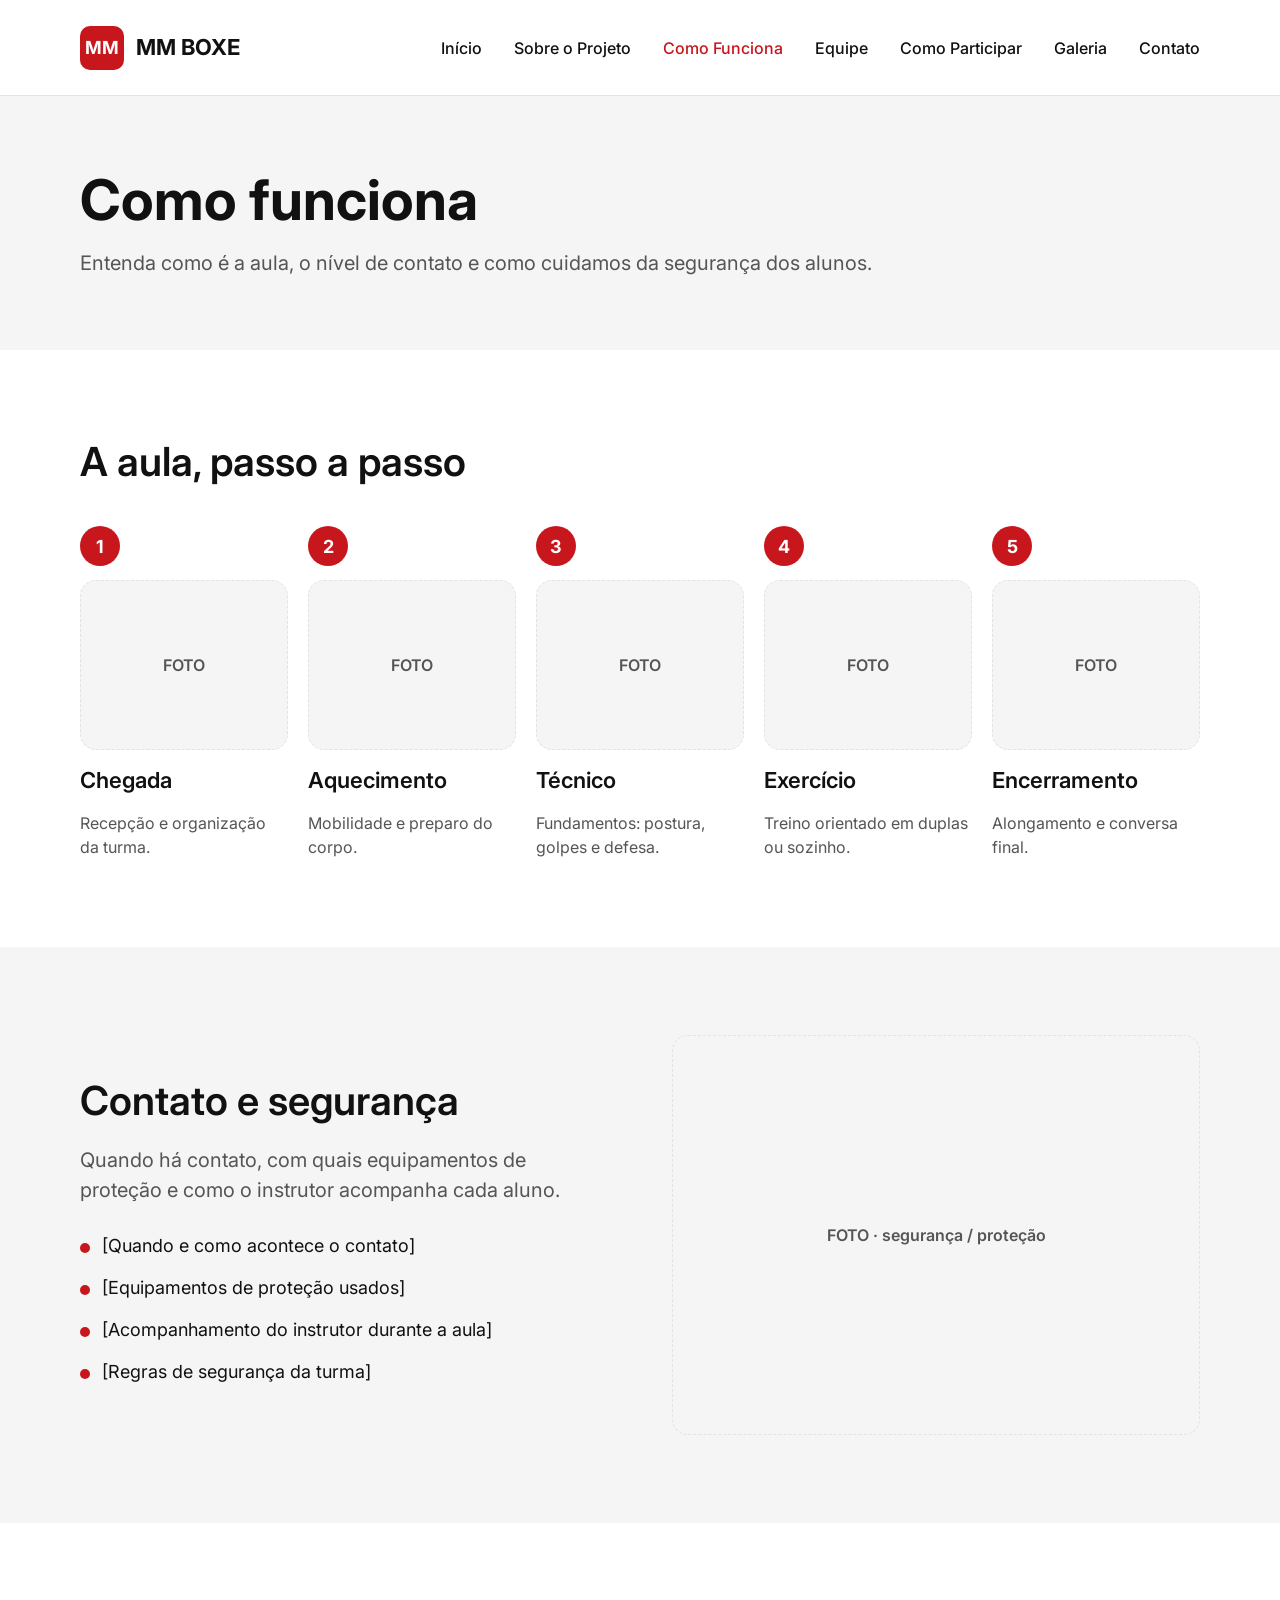
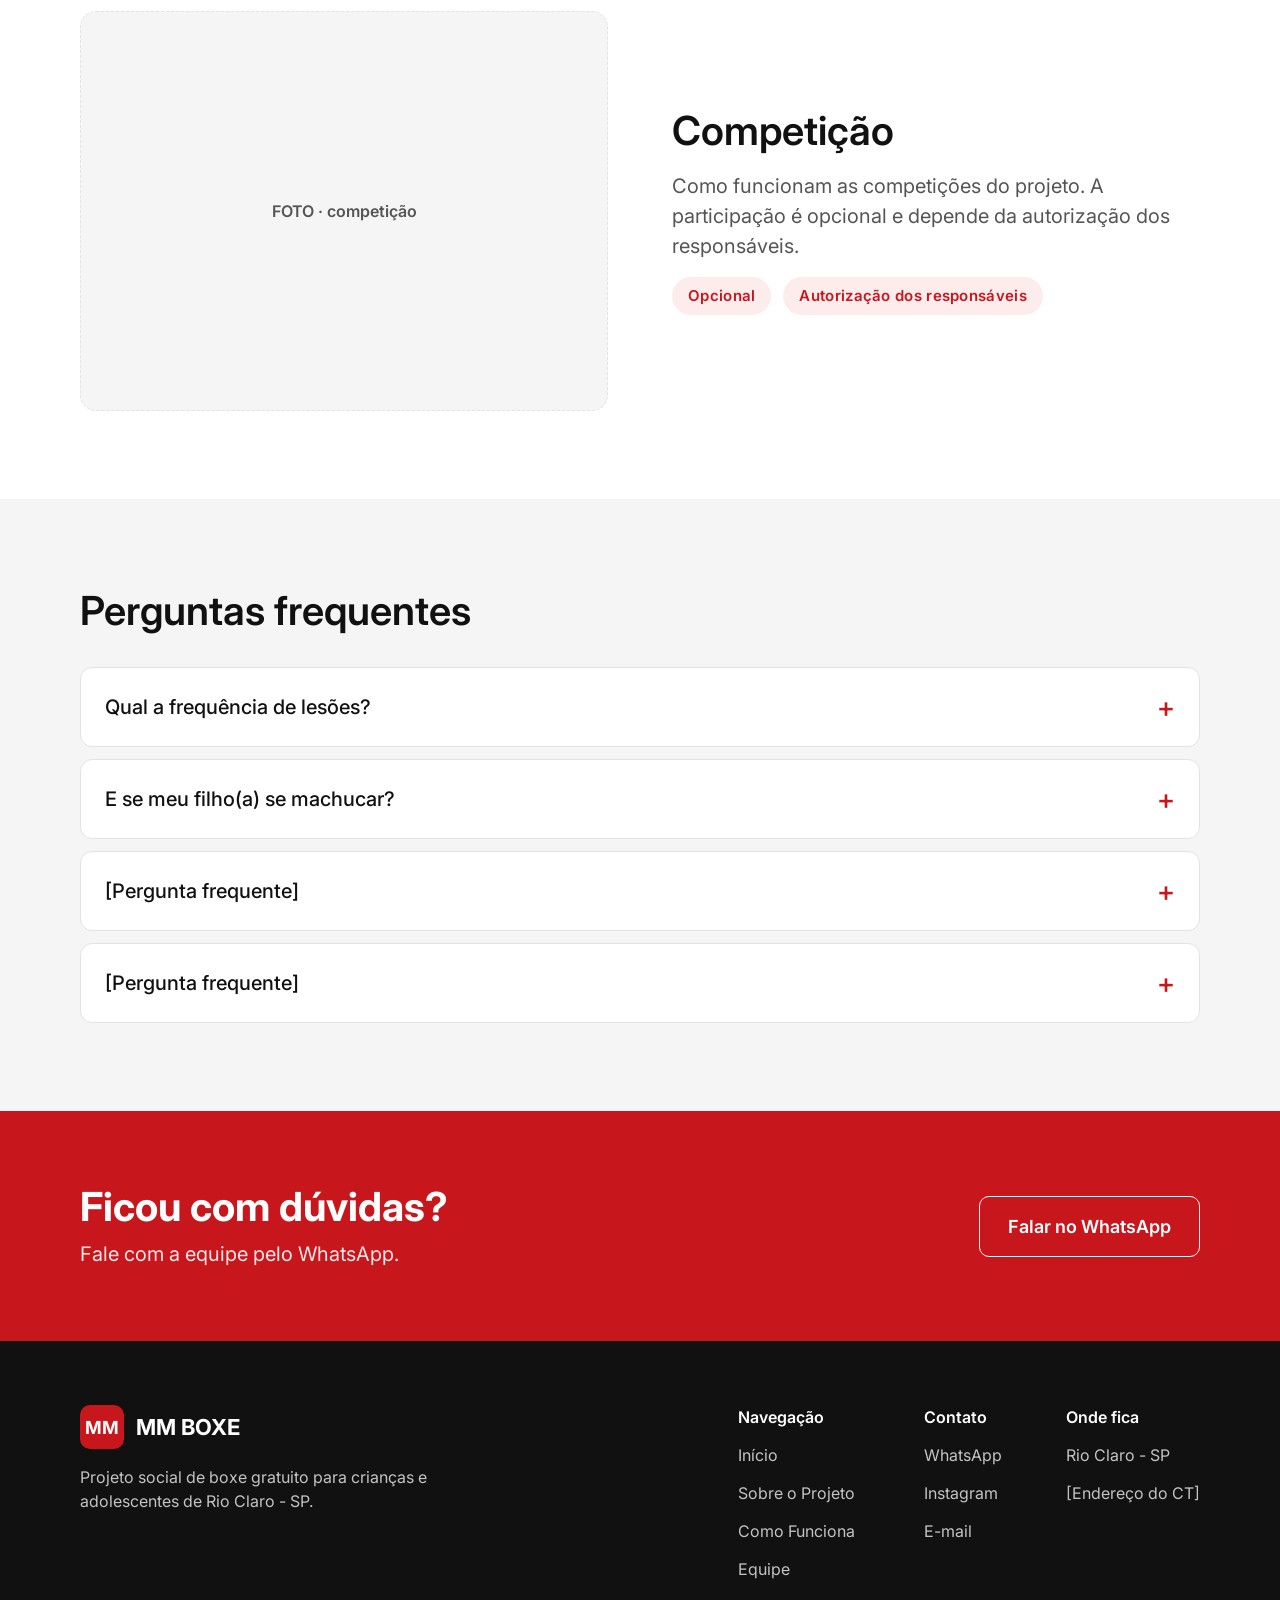
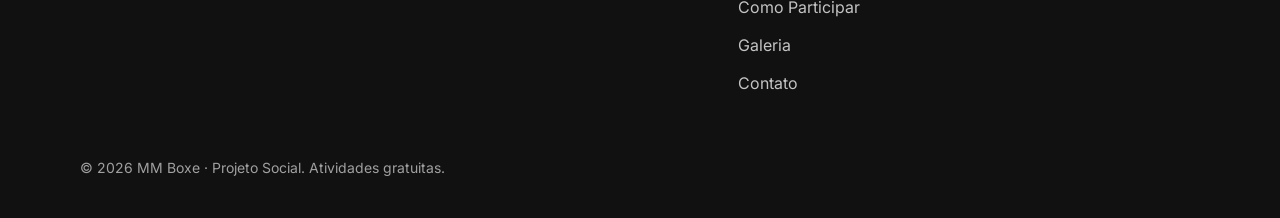
==== como-funciona.html @ bec78782 "figma mcp" ====
<!DOCTYPE html>
<html lang="pt-BR">
<head>
  <meta charset="UTF-8">
  <meta name="viewport" content="width=device-width, initial-scale=1">
  <title>Como Funciona · MM Boxe</title>
  <meta name="description" content="Como é a aula, o nível de contato e como cuidamos da segurança dos alunos.">
  <link rel="preconnect" href="https://fonts.googleapis.com">
  <link rel="preconnect" href="https://fonts.gstatic.com" crossorigin>
  <link href="https://fonts.googleapis.com/css2?family=Inter:wght@400;500;600;700&display=swap" rel="stylesheet">
  <link rel="stylesheet" href="styles.css">
</head>
<body>

  <header class="navbar">
    <a class="logo" href="index.html"><span class="logo__mark">MM</span> MM BOXE</a>
    <nav class="menu" aria-label="Principal">
      <a href="index.html">Início</a>
      <a href="sobre.html">Sobre o Projeto</a>
      <a href="como-funciona.html" aria-current="page">Como Funciona</a>
      <a href="equipe.html">Equipe</a>
      <a href="como-participar.html">Como Participar</a>
      <a href="galeria.html">Galeria</a>
      <a href="contato.html">Contato</a>
    </nav>
  </header>

  <main>
    <!-- Design base desta página: Caderno -->
    <section class="page-head">
      <div class="container">
        <h1 class="title-xl">Como funciona</h1>
        <p class="lead">Entenda como é a aula, o nível de contato e como cuidamos da segurança dos alunos.</p>
      </div>
    </section>

    <section class="section">
      <div class="container stack" style="--gap:40px">
        <h2 class="title-lg">A aula, passo a passo</h2>
        <div class="grid-5">
          <article class="step"><span class="num">1</span><div class="photo photo--thumb">FOTO</div><h3>Chegada</h3><p>Recepção e organização da turma.</p></article>
          <article class="step"><span class="num">2</span><div class="photo photo--thumb">FOTO</div><h3>Aquecimento</h3><p>Mobilidade e preparo do corpo.</p></article>
          <article class="step"><span class="num">3</span><div class="photo photo--thumb">FOTO</div><h3>Técnico</h3><p>Fundamentos: postura, golpes e defesa.</p></article>
          <article class="step"><span class="num">4</span><div class="photo photo--thumb">FOTO</div><h3>Exercício</h3><p>Treino orientado em duplas ou sozinho.</p></article>
          <article class="step"><span class="num">5</span><div class="photo photo--thumb">FOTO</div><h3>Encerramento</h3><p>Alongamento e conversa final.</p></article>
        </div>
      </div>
    </section>

    <section class="section section--surface">
      <div class="container grid-2 row--center" style="gap:64px">
        <div class="stack" style="--gap:20px">
          <h2 class="title-lg">Contato e segurança</h2>
          <p class="lead">Quando há contato, com quais equipamentos de proteção e como o instrutor acompanha cada aluno.</p>
          <ul class="bullets">
            <li>[Quando e como acontece o contato]</li>
            <li>[Equipamentos de proteção usados]</li>
            <li>[Acompanhamento do instrutor durante a aula]</li>
            <li>[Regras de segurança da turma]</li>
          </ul>
        </div>
        <div class="photo photo--wide">FOTO · segurança / proteção</div>
      </div>
    </section>

    <section class="section">
      <div class="container grid-2 row--center" style="gap:64px">
        <div class="photo photo--wide">FOTO · competição</div>
        <div class="stack" style="--gap:16px">
          <h2 class="title-lg">Competição</h2>
          <p class="lead">Como funcionam as competições do projeto. A participação é opcional e depende da autorização dos responsáveis.</p>
          <div class="chips"><span class="badge">Opcional</span><span class="badge">Autorização dos responsáveis</span></div>
        </div>
      </div>
    </section>

    <section class="section section--surface">
      <div class="container stack" style="--gap:32px">
        <h2 class="title-lg">Perguntas frequentes</h2>
        <div class="faq">
          <details><summary>Qual a frequência de lesões?</summary><p>[Resposta]</p></details>
          <details><summary>E se meu filho(a) se machucar?</summary><p>[Resposta]</p></details>
          <details><summary>[Pergunta frequente]</summary><p>[Resposta]</p></details>
          <details><summary>[Pergunta frequente]</summary><p>[Resposta]</p></details>
        </div>
      </div>
    </section>

    <section class="cta">
      <div>
        <h2>Ficou com dúvidas?</h2>
        <p>Fale com a equipe pelo WhatsApp.</p>
      </div>
      <a class="btn btn--on-brand" href="contato.html">Falar no WhatsApp</a>
    </section>
  </main>

  <footer class="footer">
    <div class="footer__top">
      <div class="footer__brand">
        <a class="logo" href="index.html"><span class="logo__mark">MM</span> MM BOXE</a>
        <p>Projeto social de boxe gratuito para crianças e adolescentes de Rio Claro - SP.</p>
      </div>
      <div class="footer__cols">
        <div>
          <h4>Navegação</h4>
          <ul>
            <li><a href="index.html">Início</a></li>
            <li><a href="sobre.html">Sobre o Projeto</a></li>
            <li><a href="como-funciona.html">Como Funciona</a></li>
            <li><a href="equipe.html">Equipe</a></li>
            <li><a href="como-participar.html">Como Participar</a></li>
            <li><a href="galeria.html">Galeria</a></li>
            <li><a href="contato.html">Contato</a></li>
          </ul>
        </div>
        <div>
          <h4>Contato</h4>
          <ul><li>WhatsApp</li><li>Instagram</li><li>E-mail</li></ul>
        </div>
        <div>
          <h4>Onde fica</h4>
          <ul><li>Rio Claro - SP</li><li>[Endereço do CT]</li></ul>
        </div>
      </div>
    </div>
    <p class="footer__bottom">© 2026 MM Boxe · Projeto Social. Atividades gratuitas.</p>
  </footer>

</body>
</html>
---- styles.css ----
/* MM Boxe - Projeto Social
   Estilos compartilhados por todas as páginas. */

:root {
  --ink: #111111;
  --ink-muted: #555555;
  --brand: #c8161d;
  --brand-soft: #fdecec;
  --surface: #f5f5f5;
  --border: #e3e3e3;
  --white: #ffffff;
  --radius: 16px;
  --radius-sm: 10px;
  --gutter: 80px;
}

*,
*::before,
*::after {
  box-sizing: border-box;
}

body {
  margin: 0;
  font-family: "Inter", system-ui, -apple-system, "Segoe UI", Roboto, sans-serif;
  color: var(--ink);
  background: var(--white);
  line-height: 1.5;
}

h1, h2, h3, p, ul { margin: 0; }
ul { padding: 0; list-style: none; }
a { color: inherit; text-decoration: none; }
img { max-width: 100%; display: block; }

/* ---------- Estrutura ---------- */

.section {
  padding: 88px var(--gutter);
}
.section--surface { background: var(--surface); }
.section--tight-top { padding-top: 0; }
.container { max-width: 1280px; margin: 0 auto; }
.stack { display: flex; flex-direction: column; }
.stack > * + * { margin-top: var(--gap, 16px); }
.row { display: flex; gap: var(--gap, 24px); }
.row--center { align-items: center; }
.grid-3 { display: grid; grid-template-columns: repeat(3, 1fr); gap: 24px; }
.grid-4 { display: grid; grid-template-columns: repeat(4, 1fr); gap: 20px; }
.grid-5 { display: grid; grid-template-columns: repeat(5, 1fr); gap: 20px; }
.grid-2 { display: grid; grid-template-columns: 1fr 1fr; gap: 48px; }

/* ---------- Tipografia ---------- */

.title-xl { font-size: 56px; font-weight: 700; line-height: 64px; }
.title-hero { font-size: 60px; font-weight: 700; line-height: 68px; }
.title-lg { font-size: 40px; font-weight: 600; line-height: 48px; }
.title-md { font-size: 28px; font-weight: 600; line-height: 36px; }
.title-sm { font-size: 24px; font-weight: 600; line-height: 30px; }
.lead { font-size: 20px; line-height: 30px; color: var(--ink-muted); }
.muted { color: var(--ink-muted); }
.brand { color: var(--brand); }

/* ---------- Navbar ---------- */

.navbar {
  display: flex;
  align-items: center;
  justify-content: space-between;
  gap: 24px;
  padding: 0 var(--gutter);
  min-height: 96px;
  background: var(--white);
  border-bottom: 1px solid var(--border);
}

.logo { display: flex; align-items: center; gap: 12px; font-size: 22px; font-weight: 700; }
.logo__mark {
  width: 44px;
  height: 44px;
  display: grid;
  place-items: center;
  background: var(--brand);
  color: var(--white);
  border-radius: var(--radius-sm);
  font-size: 18px;
  font-weight: 700;
}

.menu { display: flex; flex-wrap: wrap; gap: 8px 32px; font-size: 16px; font-weight: 500; }
.menu a:hover { color: var(--brand); }
.menu a[aria-current="page"] { color: var(--brand); }

/* ---------- Botões ---------- */

.btn {
  display: inline-flex;
  align-items: center;
  justify-content: center;
  padding: 16px 28px;
  border-radius: var(--radius-sm);
  border: 1.5px solid transparent;
  font: inherit;
  font-size: 18px;
  font-weight: 600;
  cursor: pointer;
  transition: opacity 0.15s ease;
}
.btn:hover { opacity: 0.88; }
.btn--primary { background: var(--brand); color: var(--white); }
.btn--secondary { background: transparent; color: var(--ink); border-color: var(--ink); }
.btn--on-brand { background: transparent; color: var(--white); border-color: var(--white); }
.btn-group { display: flex; flex-wrap: wrap; gap: 16px; }

/* ---------- Placeholders de foto ---------- */

.photo {
  display: grid;
  place-items: center;
  background: var(--surface);
  border: 1.5px dashed var(--border);
  border-radius: var(--radius);
  color: var(--ink-muted);
  font-size: 16px;
  font-weight: 600;
  text-align: center;
  padding: 16px;
}
.photo--hero { min-height: 480px; }
.photo--wide { min-height: 400px; }
.photo--card { min-height: 320px; }
.photo--thumb { min-height: 170px; }
.photo--gallery { min-height: 300px; }
.photo--square { min-height: 260px; }

/* ---------- Componentes ---------- */

.page-head { background: var(--surface); padding: 72px var(--gutter); }
.page-head .lead { margin-top: 16px; }

.badge {
  display: inline-block;
  padding: 6px 14px;
  background: var(--brand-soft);
  color: var(--brand);
  border-radius: 100px;
  font-size: 13px;
  font-weight: 600;
  letter-spacing: 0.02em;
}
.badge--solid {
  background: var(--brand);
  color: var(--white);
  padding: 14px 20px;
  border-radius: 12px;
  font-size: 18px;
  font-weight: 700;
}

.card {
  background: var(--white);
  border: 1px solid var(--border);
  border-radius: var(--radius);
  padding: 32px;
}
.card--surface { background: var(--surface); border: 0; padding: 24px; }
.card h3 { font-size: 24px; font-weight: 600; line-height: 30px; }
.card p { margin-top: 12px; color: var(--ink-muted); font-size: 17px; line-height: 26px; }
.card .more { display: inline-block; margin-top: 12px; color: var(--brand); font-weight: 600; }

.info-card { background: var(--surface); border-radius: var(--radius); padding: 24px; }
.info-card small { display: block; color: var(--brand); font-size: 13px; font-weight: 600; letter-spacing: 0.04em; }
.info-card strong { display: block; margin-top: 8px; font-size: 22px; font-weight: 600; line-height: 28px; }
.info-card span { display: block; margin-top: 8px; color: var(--ink-muted); }

.video {
  display: flex;
  flex-direction: column;
  align-items: center;
  justify-content: center;
  gap: 16px;
  min-height: 520px;
  background: var(--surface);
  border-radius: var(--radius);
  color: var(--ink-muted);
  font-weight: 600;
}
.video__play {
  width: 96px;
  height: 96px;
  display: grid;
  place-items: center;
  background: var(--brand);
  border-radius: 50%;
  border: 0;
  cursor: pointer;
}
.video__play::before {
  content: "";
  margin-left: 6px;
  border-style: solid;
  border-width: 16px 0 16px 28px;
  border-color: transparent transparent transparent var(--white);
}

.person h3 { margin-top: 16px; font-size: 24px; font-weight: 600; }
.person p { margin-top: 8px; color: var(--ink-muted); }

.quote { display: flex; flex-direction: column; justify-content: space-between; gap: 24px; }
.quote blockquote { margin: 0; font-size: 20px; font-weight: 500; line-height: 30px; }
.author { display: flex; align-items: center; gap: 12px; }
.author__avatar { width: 44px; height: 44px; border-radius: 50%; background: var(--border); }
.author strong { display: block; font-size: 16px; }
.author span { display: block; font-size: 14px; color: var(--ink-muted); }

.cta {
  display: flex;
  align-items: center;
  justify-content: space-between;
  gap: 32px;
  padding: 72px var(--gutter);
  background: var(--brand);
  color: var(--white);
}
.cta h2 { font-size: 40px; font-weight: 700; line-height: 48px; }
.cta p { margin-top: 8px; font-size: 20px; opacity: 0.9; }

.bullets li {
  position: relative;
  padding: 7px 0 7px 22px;
  font-size: 18px;
  line-height: 28px;
}
.bullets li::before {
  content: "";
  position: absolute;
  left: 0;
  top: 18px;
  width: 10px;
  height: 10px;
  border-radius: 50%;
  background: var(--brand);
}

.notice {
  background: var(--brand-soft);
  border-radius: var(--radius);
  padding: 40px;
}
.notice h2 { font-size: 28px; font-weight: 600; color: var(--brand); }
.notice p { margin-top: 12px; font-size: 20px; line-height: 30px; }

.chips { display: flex; flex-wrap: wrap; gap: 12px; }
.chips .badge { font-size: 15px; padding: 8px 16px; }

.step { display: flex; flex-direction: column; gap: 14px; }
.step h3 { font-size: 22px; font-weight: 600; }
.step p { color: var(--ink-muted); font-size: 16px; line-height: 24px; }
.num {
  width: 40px;
  height: 40px;
  flex: none;
  display: grid;
  place-items: center;
  border-radius: 50%;
  background: var(--brand);
  color: var(--white);
  font-size: 18px;
  font-weight: 700;
}

.faq details {
  background: var(--white);
  border: 1px solid var(--border);
  border-radius: 12px;
  padding: 24px;
}
.faq details + details { margin-top: 12px; }
.faq summary {
  display: flex;
  align-items: center;
  justify-content: space-between;
  font-size: 20px;
  font-weight: 500;
  cursor: pointer;
  list-style: none;
}
.faq summary::-webkit-details-marker { display: none; }
.faq summary::after { content: "+"; color: var(--brand); font-size: 28px; line-height: 1; }
.faq details[open] summary::after { content: "–"; }
.faq details p { margin-top: 12px; color: var(--ink-muted); }

.team-row {
  display: grid;
  grid-template-columns: 260px 1fr;
  align-items: center;
  gap: 40px;
  padding: 24px;
  background: var(--white);
  border: 1px solid var(--border);
  border-radius: var(--radius);
}
.team-row + .team-row { margin-top: 24px; }
.team-row h2 { font-size: 28px; font-weight: 600; }
.team-row .role { margin-top: 10px; color: var(--brand); font-size: 18px; font-weight: 600; }
.team-row .label { margin-top: 10px; font-size: 14px; font-weight: 600; color: var(--ink-muted); }
.team-row ul { margin-top: 4px; font-size: 17px; }
.team-row .btn { margin-top: 16px; }

.steps-list li {
  display: flex;
  align-items: center;
  gap: 16px;
  padding: 20px;
  background: var(--surface);
  border-radius: 12px;
  font-size: 20px;
  font-weight: 500;
  line-height: 28px;
}
.steps-list li + li { margin-top: 16px; }

.schedule { display: grid; gap: 8px; }

.form-card {
  display: grid;
  gap: 24px;
  padding: 40px;
  background: var(--white);
  border: 1px solid var(--border);
  border-radius: var(--radius);
}
.form-row { display: grid; grid-template-columns: 1fr 1fr; gap: 24px; }
.field { display: grid; gap: 8px; }
.field label { font-size: 16px; font-weight: 500; }
.field input {
  padding: 14px 16px;
  background: var(--surface);
  border: 1px solid var(--border);
  border-radius: var(--radius-sm);
  font: inherit;
}
.field input:focus { outline: 2px solid var(--brand); outline-offset: 1px; }

.contact-list { display: grid; gap: 24px; }
.contact-list small { display: block; font-size: 14px; font-weight: 600; color: var(--ink-muted); }
.contact-list span { display: block; margin-top: 4px; font-size: 20px; font-weight: 500; }

.gallery { display: grid; grid-template-columns: repeat(3, 1fr); gap: 24px; }

/* ---------- Rodapé ---------- */

.footer { background: var(--ink); color: var(--white); padding: 64px var(--gutter) 40px; }
.footer__top { display: flex; justify-content: space-between; gap: 48px; }
.footer__brand { max-width: 420px; }
.footer__brand p { margin-top: 16px; opacity: 0.75; }
.footer__cols { display: flex; gap: 64px; }
.footer h4 { margin: 0 0 14px; font-size: 16px; font-weight: 600; }
.footer li { margin-bottom: 14px; opacity: 0.75; }
.footer li a:hover { opacity: 1; text-decoration: underline; }
.footer__bottom { margin-top: 48px; font-size: 14px; opacity: 0.6; }

/* ---------- Responsivo ---------- */

@media (max-width: 1100px) {
  :root { --gutter: 40px; }
  .title-xl { font-size: 44px; line-height: 52px; }
  .title-hero { font-size: 48px; line-height: 56px; }
  .grid-5 { grid-template-columns: repeat(3, 1fr); }
  .grid-4 { grid-template-columns: repeat(2, 1fr); }
}

@media (max-width: 800px) {
  :root { --gutter: 20px; }
  .section { padding-top: 56px; padding-bottom: 56px; }
  .navbar { flex-direction: column; align-items: flex-start; padding-top: 20px; padding-bottom: 20px; }
  .menu { gap: 8px 20px; font-size: 15px; }
  .row, .cta, .footer__top, .footer__cols { flex-direction: column; }
  .grid-2, .grid-3, .grid-4, .grid-5, .gallery, .form-row, .team-row { grid-template-columns: 1fr; }
  .cta { align-items: flex-start; }
  .title-xl, .title-hero { font-size: 36px; line-height: 44px; }
  .title-lg, .cta h2 { font-size: 30px; line-height: 38px; }
  .photo--hero, .photo--wide, .video { min-height: 260px; }
  .footer__cols { gap: 32px; }
}
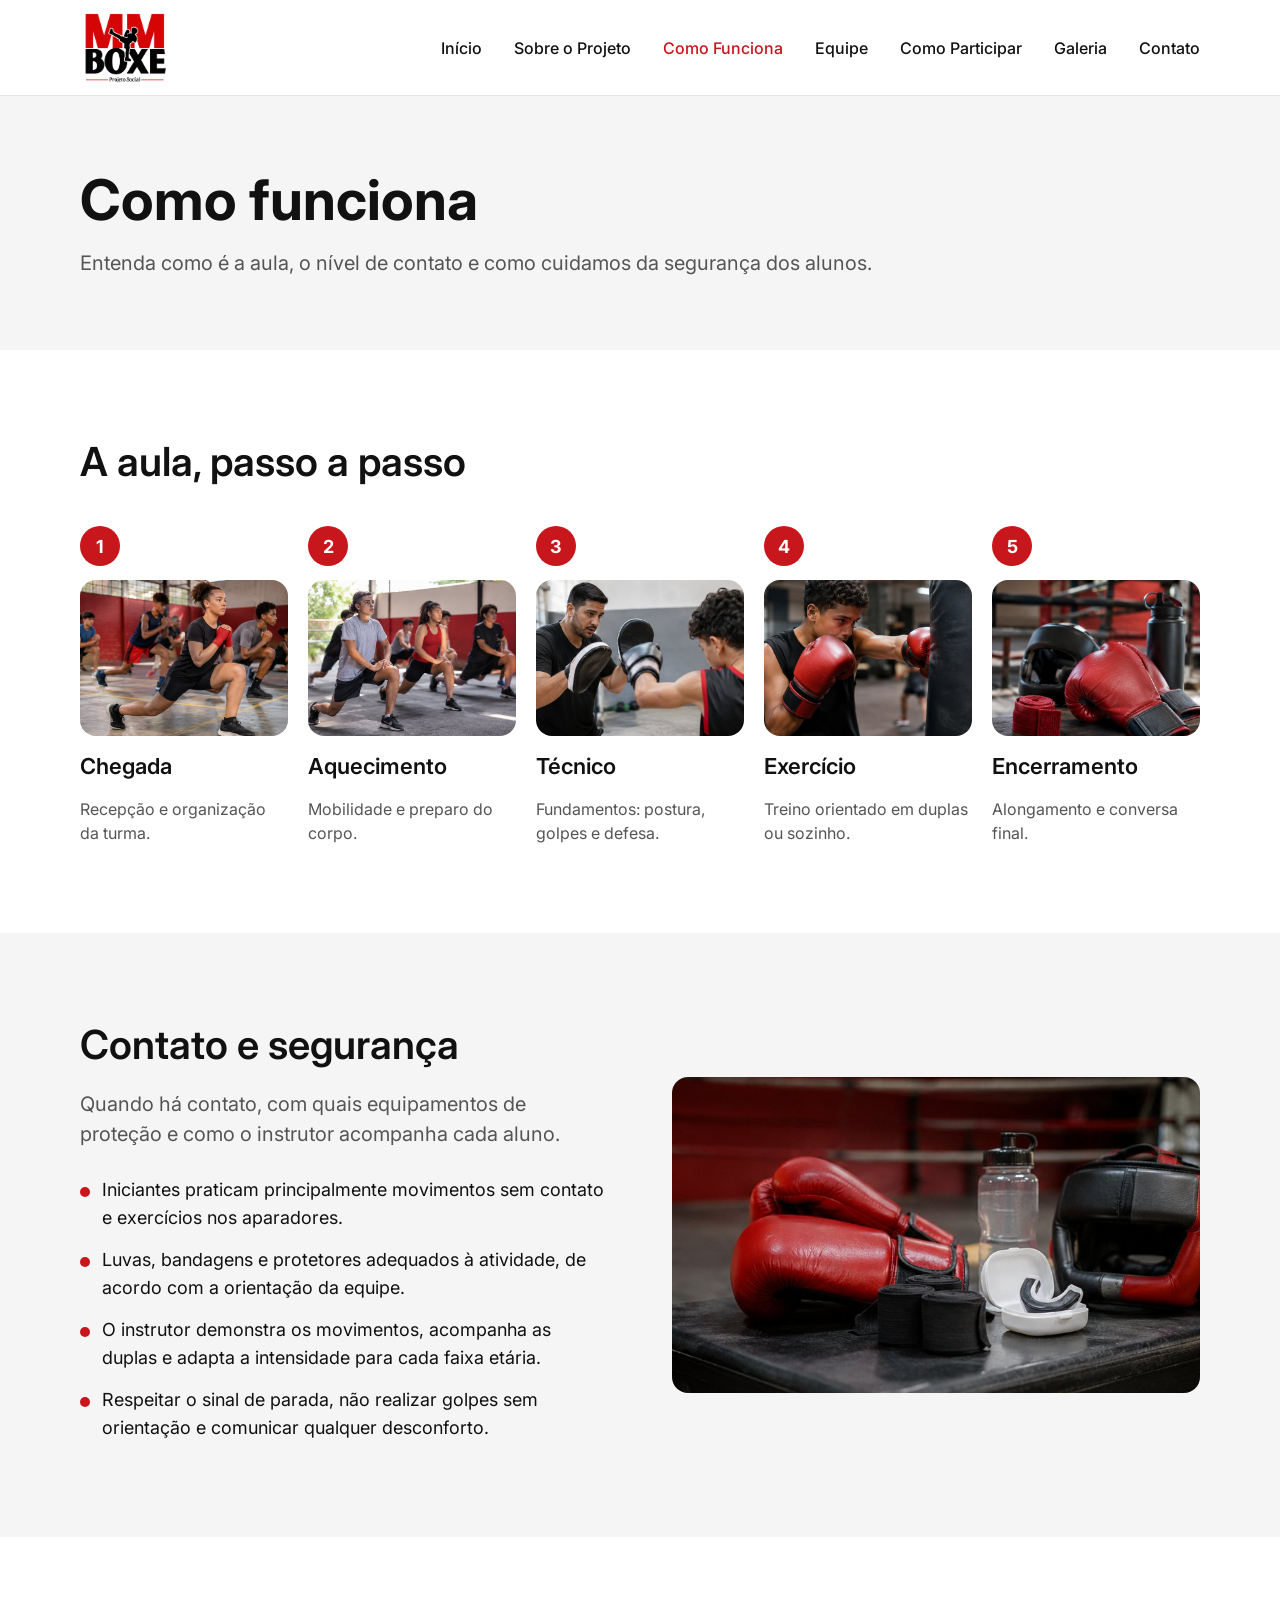
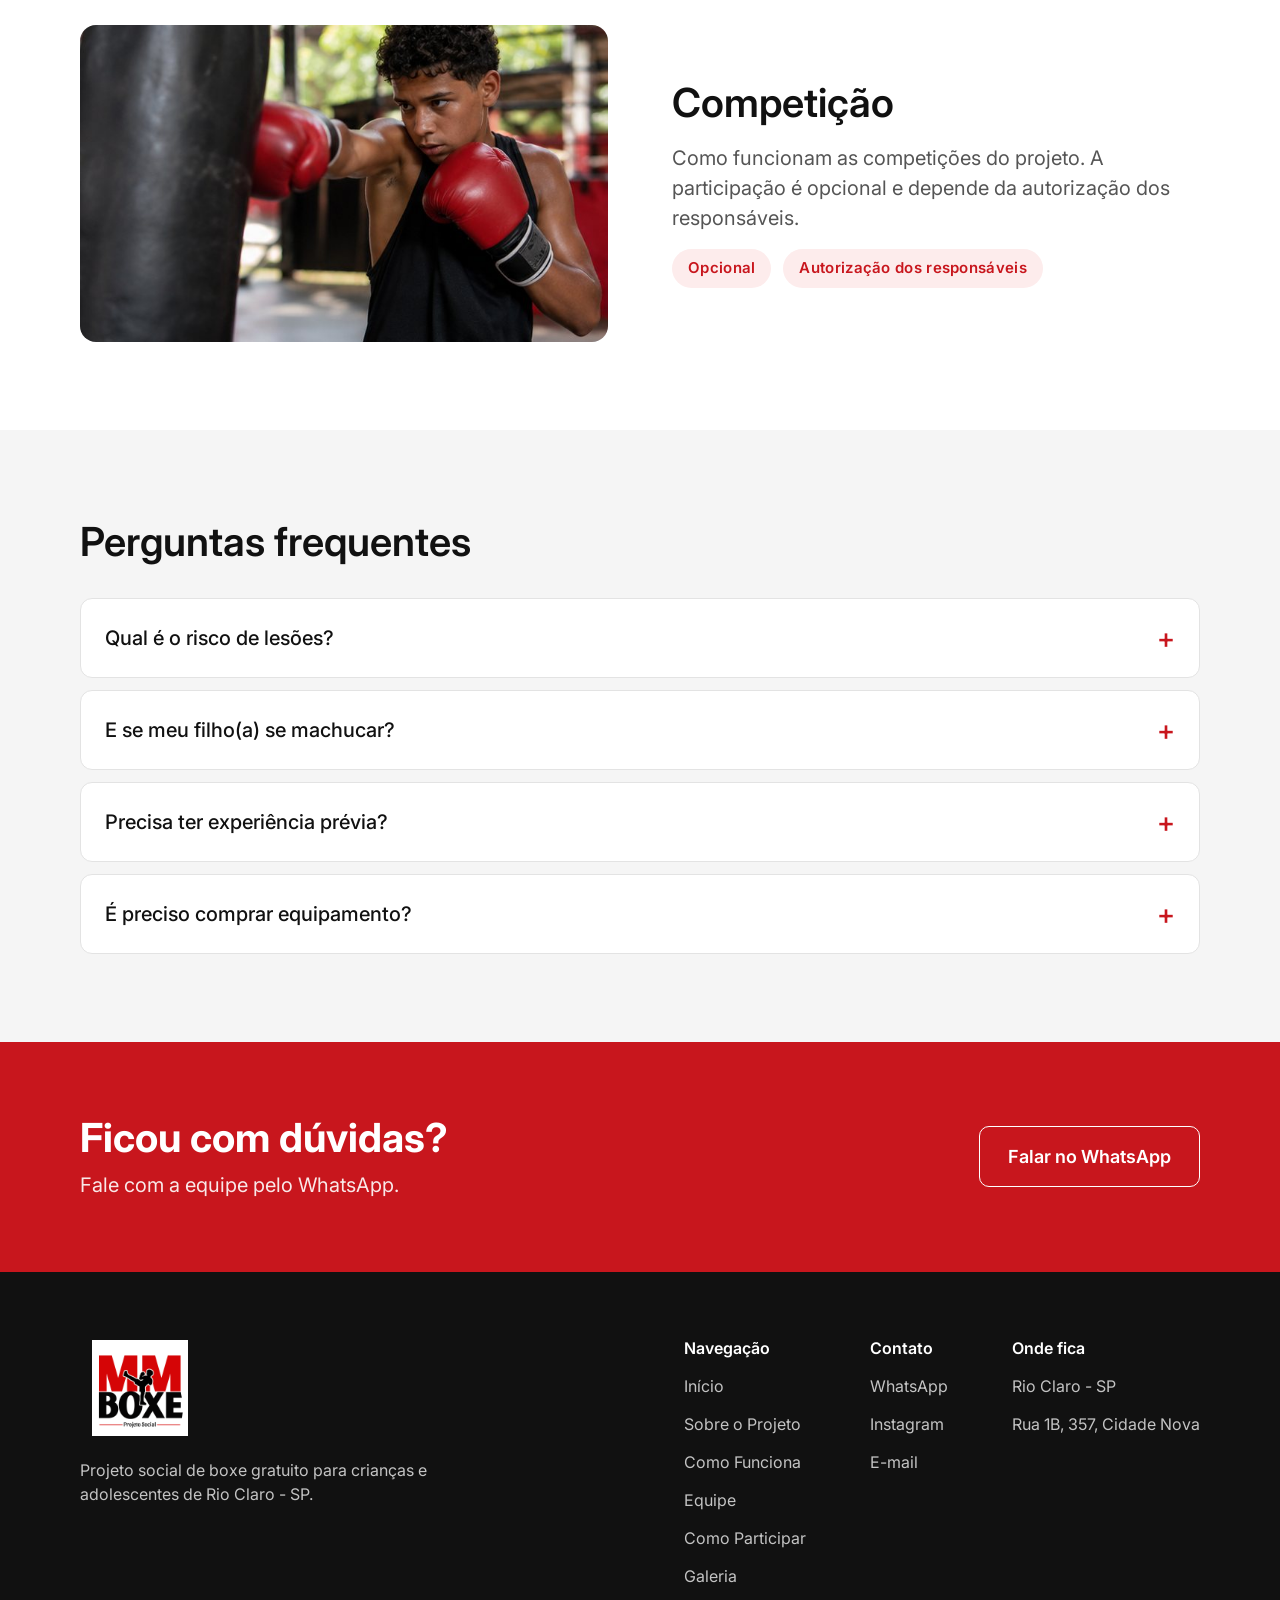
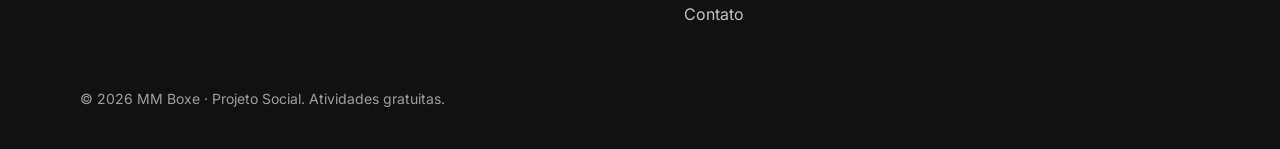
==== commit 172a4199: "feat: add images" ====
--- a/como-funciona.html
+++ b/como-funciona.html
@@ -1,131 +1,123 @@
 <!DOCTYPE html>
 <html lang="pt-BR">
 <head>
-  <meta charset="UTF-8">
-  <meta name="viewport" content="width=device-width, initial-scale=1">
-  <title>Como Funciona · MM Boxe</title>
-  <meta name="description" content="Como é a aula, o nível de contato e como cuidamos da segurança dos alunos.">
-  <link rel="preconnect" href="https://fonts.googleapis.com">
-  <link rel="preconnect" href="https://fonts.gstatic.com" crossorigin>
-  <link href="https://fonts.googleapis.com/css2?family=Inter:wght@400;500;600;700&display=swap" rel="stylesheet">
-  <link rel="stylesheet" href="styles.css">
+<meta charset="utf-8"/>
+<meta content="width=device-width, initial-scale=1" name="viewport"/>
+<title>Como Funciona · MM Boxe</title>
+<meta content="Como é a aula, o nível de contato e como cuidamos da segurança dos alunos." name="description"/>
+<link href="https://fonts.googleapis.com" rel="preconnect"/>
+<link crossorigin="" href="https://fonts.gstatic.com" rel="preconnect"/>
+<link href="https://fonts.googleapis.com/css2?family=Inter:wght@400;500;600;700&amp;display=swap" rel="stylesheet"/>
+<link href="styles.css" rel="stylesheet"/>
+
 </head>
 <body>
-
-  <header class="navbar">
-    <a class="logo" href="index.html"><span class="logo__mark">MM</span> MM BOXE</a>
-    <nav class="menu" aria-label="Principal">
-      <a href="index.html">Início</a>
-      <a href="sobre.html">Sobre o Projeto</a>
-      <a href="como-funciona.html" aria-current="page">Como Funciona</a>
-      <a href="equipe.html">Equipe</a>
-      <a href="como-participar.html">Como Participar</a>
-      <a href="galeria.html">Galeria</a>
-      <a href="contato.html">Contato</a>
-    </nav>
-  </header>
-
-  <main>
-    <!-- Design base desta página: Caderno -->
-    <section class="page-head">
-      <div class="container">
-        <h1 class="title-xl">Como funciona</h1>
-        <p class="lead">Entenda como é a aula, o nível de contato e como cuidamos da segurança dos alunos.</p>
-      </div>
-    </section>
-
-    <section class="section">
-      <div class="container stack" style="--gap:40px">
-        <h2 class="title-lg">A aula, passo a passo</h2>
-        <div class="grid-5">
-          <article class="step"><span class="num">1</span><div class="photo photo--thumb">FOTO</div><h3>Chegada</h3><p>Recepção e organização da turma.</p></article>
-          <article class="step"><span class="num">2</span><div class="photo photo--thumb">FOTO</div><h3>Aquecimento</h3><p>Mobilidade e preparo do corpo.</p></article>
-          <article class="step"><span class="num">3</span><div class="photo photo--thumb">FOTO</div><h3>Técnico</h3><p>Fundamentos: postura, golpes e defesa.</p></article>
-          <article class="step"><span class="num">4</span><div class="photo photo--thumb">FOTO</div><h3>Exercício</h3><p>Treino orientado em duplas ou sozinho.</p></article>
-          <article class="step"><span class="num">5</span><div class="photo photo--thumb">FOTO</div><h3>Encerramento</h3><p>Alongamento e conversa final.</p></article>
-        </div>
-      </div>
-    </section>
-
-    <section class="section section--surface">
-      <div class="container grid-2 row--center" style="gap:64px">
-        <div class="stack" style="--gap:20px">
-          <h2 class="title-lg">Contato e segurança</h2>
-          <p class="lead">Quando há contato, com quais equipamentos de proteção e como o instrutor acompanha cada aluno.</p>
-          <ul class="bullets">
-            <li>[Quando e como acontece o contato]</li>
-            <li>[Equipamentos de proteção usados]</li>
-            <li>[Acompanhamento do instrutor durante a aula]</li>
-            <li>[Regras de segurança da turma]</li>
-          </ul>
-        </div>
-        <div class="photo photo--wide">FOTO · segurança / proteção</div>
-      </div>
-    </section>
-
-    <section class="section">
-      <div class="container grid-2 row--center" style="gap:64px">
-        <div class="photo photo--wide">FOTO · competição</div>
-        <div class="stack" style="--gap:16px">
-          <h2 class="title-lg">Competição</h2>
-          <p class="lead">Como funcionam as competições do projeto. A participação é opcional e depende da autorização dos responsáveis.</p>
-          <div class="chips"><span class="badge">Opcional</span><span class="badge">Autorização dos responsáveis</span></div>
-        </div>
-      </div>
-    </section>
-
-    <section class="section section--surface">
-      <div class="container stack" style="--gap:32px">
-        <h2 class="title-lg">Perguntas frequentes</h2>
-        <div class="faq">
-          <details><summary>Qual a frequência de lesões?</summary><p>[Resposta]</p></details>
-          <details><summary>E se meu filho(a) se machucar?</summary><p>[Resposta]</p></details>
-          <details><summary>[Pergunta frequente]</summary><p>[Resposta]</p></details>
-          <details><summary>[Pergunta frequente]</summary><p>[Resposta]</p></details>
-        </div>
-      </div>
-    </section>
-
-    <section class="cta">
-      <div>
-        <h2>Ficou com dúvidas?</h2>
-        <p>Fale com a equipe pelo WhatsApp.</p>
-      </div>
-      <a class="btn btn--on-brand" href="contato.html">Falar no WhatsApp</a>
-    </section>
-  </main>
-
-  <footer class="footer">
-    <div class="footer__top">
-      <div class="footer__brand">
-        <a class="logo" href="index.html"><span class="logo__mark">MM</span> MM BOXE</a>
-        <p>Projeto social de boxe gratuito para crianças e adolescentes de Rio Claro - SP.</p>
-      </div>
-      <div class="footer__cols">
-        <div>
-          <h4>Navegação</h4>
-          <ul>
-            <li><a href="index.html">Início</a></li>
-            <li><a href="sobre.html">Sobre o Projeto</a></li>
-            <li><a href="como-funciona.html">Como Funciona</a></li>
-            <li><a href="equipe.html">Equipe</a></li>
-            <li><a href="como-participar.html">Como Participar</a></li>
-            <li><a href="galeria.html">Galeria</a></li>
-            <li><a href="contato.html">Contato</a></li>
-          </ul>
-        </div>
-        <div>
-          <h4>Contato</h4>
-          <ul><li>WhatsApp</li><li>Instagram</li><li>E-mail</li></ul>
-        </div>
-        <div>
-          <h4>Onde fica</h4>
-          <ul><li>Rio Claro - SP</li><li>[Endereço do CT]</li></ul>
-        </div>
-      </div>
-    </div>
-    <p class="footer__bottom">© 2026 MM Boxe · Projeto Social. Atividades gratuitas.</p>
-  </footer>
-
+<header class="navbar">
+<a class="logo" href="index.html" aria-label="MM Boxe — página inicial"><img class="mm-brand-image" src="logo-mm-boxe.png" alt="MM Boxe" /></a>
+<nav aria-label="Principal" class="menu">
+<a href="index.html">Início</a>
+<a href="sobre.html">Sobre o Projeto</a>
+<a aria-current="page" href="como-funciona.html">Como Funciona</a>
+<a href="equipe.html">Equipe</a>
+<a href="como-participar.html">Como Participar</a>
+<a href="galeria.html">Galeria</a>
+<a href="contato.html">Contato</a>
+</nav>
+</header>
+<main>
+<!-- Design base desta página: Caderno -->
+<section class="page-head">
+<div class="container">
+<h1 class="title-xl">Como funciona</h1>
+<p class="lead">Entenda como é a aula, o nível de contato e como cuidamos da segurança dos alunos.</p>
+</div>
+</section>
+<section class="section">
+<div class="container stack" style="--gap:40px">
+<h2 class="title-lg">A aula, passo a passo</h2>
+<div class="grid-5">
+<article class="step"><span class="num">1</span><img alt="Imagem ilustrativa: Alunos fazendo aquecimento" class="photo photo--thumb photo--image" decoding="async" loading="lazy" src="imagens/cena-1-2.jpg"/><h3>Chegada</h3><p>Recepção e organização da turma.</p></article>
+<article class="step"><span class="num">2</span><img alt="Imagem ilustrativa: Grupo realizando exercícios de mobilidade" class="photo photo--thumb photo--image" decoding="async" loading="lazy" src="imagens/cena-2-2.jpg"/><h3>Aquecimento</h3><p>Mobilidade e preparo do corpo.</p></article>
+<article class="step"><span class="num">3</span><img alt="Imagem ilustrativa: Professor ensinando técnicas de boxe" class="photo photo--thumb photo--image" decoding="async" loading="lazy" src="imagens/cena-1-3.jpg"/><h3>Técnico</h3><p>Fundamentos: postura, golpes e defesa.</p></article>
+<article class="step"><span class="num">4</span><img alt="Imagem ilustrativa: Atleta praticando golpes" class="photo photo--thumb photo--image" decoding="async" loading="lazy" src="imagens/cena-3-1.jpg"/><h3>Exercício</h3><p>Treino orientado em duplas ou sozinho.</p></article>
+<article class="step"><span class="num">5</span><img alt="Imagem ilustrativa: Equipamentos organizados ao final do treino" class="photo photo--thumb photo--image" decoding="async" loading="lazy" src="imagens/cena-3-4.jpg"/><h3>Encerramento</h3><p>Alongamento e conversa final.</p></article>
+</div>
+</div>
+</section>
+<section class="section section--surface">
+<div class="container grid-2 row--center" style="gap:64px">
+<div class="stack" style="--gap:20px">
+<h2 class="title-lg">Contato e segurança</h2>
+<p class="lead">Quando há contato, com quais equipamentos de proteção e como o instrutor acompanha cada aluno.</p>
+<ul class="bullets">
+<li>Iniciantes praticam principalmente movimentos sem contato e exercícios nos aparadores.</li>
+<li>Luvas, bandagens e protetores adequados à atividade, de acordo com a orientação da equipe.</li>
+<li>O instrutor demonstra os movimentos, acompanha as duplas e adapta a intensidade para cada faixa etária.</li>
+<li>Respeitar o sinal de parada, não realizar golpes sem orientação e comunicar qualquer desconforto.</li>
+</ul>
+</div>
+<img alt="Imagem ilustrativa de luvas, protetor e equipamentos para treino de boxe" class="photo photo--wide photo--image" decoding="async" loading="lazy" src="imagens/cena-1-4.jpg"/>
+</div>
+</section>
+<section class="section">
+<div class="container grid-2 row--center" style="gap:64px">
+<img alt="Imagem ilustrativa de treinamento de boxe" class="photo photo--wide photo--image" decoding="async" loading="lazy" src="imagens/cena-2-1.jpg"/>
+<div class="stack" style="--gap:16px">
+<h2 class="title-lg">Competição</h2>
+<p class="lead">Como funcionam as competições do projeto. A participação é opcional e depende da autorização dos responsáveis.</p>
+<div class="chips"><span class="badge">Opcional</span><span class="badge">Autorização dos responsáveis</span></div>
+</div>
+</div>
+</section>
+<section class="section section--surface">
+<div class="container stack" style="--gap:32px">
+<h2 class="title-lg">Perguntas frequentes</h2>
+<div class="faq">
+<details><summary>Qual é o risco de lesões?</summary><p>Como em qualquer esporte, há possibilidade de lesões. A prática segura prioriza exercícios supervisionados, adaptação à experiência e proteção adequada. As orientações devem ser confirmadas com a equipe.</p></details>
+<details><summary>E se meu filho(a) se machucar?</summary><p>A atividade é interrompida e a pessoa responsável é comunicada. Se necessário, deve ser buscado atendimento de saúde. Este é um procedimento ilustrativo, não uma política oficial publicada.</p></details>
+<details><summary>Precisa ter experiência prévia?</summary><p>Não é necessário começar sabendo boxear. As primeiras aulas são dedicadas a postura, coordenação, deslocamento e fundamentos, respeitando o ritmo de cada aluno.</p></details>
+<details><summary>É preciso comprar equipamento?</summary><p>As necessidades variam conforme a atividade. Consulte a equipe antes de comprar luvas, bandagens ou outros itens.</p></details>
+</div>
+</div>
+</section>
+<section class="cta">
+<div>
+<h2>Ficou com dúvidas?</h2>
+<p>Fale com a equipe pelo WhatsApp.</p>
+</div>
+<a class="btn btn--on-brand" href="contato.html">Falar no WhatsApp</a>
+</section>
+</main>
+<footer class="footer">
+<div class="footer__top">
+<div class="footer__brand">
+<a class="logo" href="index.html" aria-label="MM Boxe — página inicial"><img class="mm-brand-image" src="logo-mm-boxe-b.png" alt="MM Boxe" /></a>
+<p>Projeto social de boxe gratuito para crianças e adolescentes de Rio Claro - SP.</p>
+</div>
+<div class="footer__cols">
+<div>
+<h4>Navegação</h4>
+<ul>
+<li><a href="index.html">Início</a></li>
+<li><a href="sobre.html">Sobre o Projeto</a></li>
+<li><a href="como-funciona.html">Como Funciona</a></li>
+<li><a href="equipe.html">Equipe</a></li>
+<li><a href="como-participar.html">Como Participar</a></li>
+<li><a href="galeria.html">Galeria</a></li>
+<li><a href="contato.html">Contato</a></li>
+</ul>
+</div>
+<div>
+<h4>Contato</h4>
+<ul><li><a href="contato.html#canais">WhatsApp</a></li><li><a href="contato.html#canais">Instagram</a></li><li><a href="contato.html#canais">E-mail</a></li></ul>
+</div>
+<div>
+<h4>Onde fica</h4>
+<ul><li>Rio Claro - SP</li><li>Rua 1B, 357, Cidade Nova</li></ul>
+</div>
+</div>
+</div>
+<p class="footer__bottom">© 2026 MM Boxe · Projeto Social. Atividades gratuitas.</p>
+</footer>
 </body>
-</html>
+</html>
--- a/styles.css
+++ b/styles.css
@@ -287,7 +287,7 @@
 }
 .faq summary::-webkit-details-marker { display: none; }
 .faq summary::after { content: "+"; color: var(--brand); font-size: 28px; line-height: 1; }
-.faq details[open] summary::after { content: "–"; }
+.faq details[open] summary::after { content: "-"; }
 .faq details p { margin-top: 12px; color: var(--ink-muted); }
 
 .team-row {
@@ -383,3 +383,48 @@
   .photo--hero, .photo--wide, .video { min-height: 260px; }
   .footer__cols { gap: 32px; }
 }
+
+
+/* Fotos integradas: arquivos locais, cortes responsivos e carregamento leve. */
+.photo--image { display:block; width:100%; height:auto; padding:0; border:0; object-fit:cover; object-position:center; background:#e9e9e9; }
+.photo--hero { aspect-ratio: 5 / 4; min-height:0; }
+.photo--wide { aspect-ratio: 5 / 3; min-height:0; }
+.photo--card { aspect-ratio: 4 / 3; min-height:0; }
+.photo--thumb { aspect-ratio: 4 / 3; min-height:0; }
+.photo--gallery { aspect-ratio: 4 / 3; min-height:0; }
+.photo--square { aspect-ratio: 1 / 1; min-height:0; }
+.video--illustration { background:linear-gradient(90deg,rgba(15,15,15,.72),rgba(15,15,15,.18)),url('imagens/cena-3-3.jpg') center/cover; color:white; text-align:center; padding:36px; }
+.video__message { display:grid; gap:8px; max-width:600px; }
+.video__message strong { font-size:clamp(24px,4vw,40px); }
+.video__message span { font-size:17px; font-weight:400; }
+.location-visual { position:relative; border-radius:var(--radius); overflow:hidden; background:#222; min-height:230px; }
+.location-visual img { width:100%; height:230px; object-fit:cover; filter:brightness(.55); }
+.location-visual > div { position:absolute; inset:auto 0 0; padding:25px; color:white; display:grid; gap:5px; }
+.location-visual strong { font-size:24px; }
+.location-visual span { font-size:14px; }
+@media(max-width:700px) { .photo--hero {aspect-ratio:4/3;} .photo--wide {aspect-ratio: 4/3;} .video--illustration {min-height:280px;} }
+
+/* Estilos complementares */
+
+
+.form-message{font-weight:600;color:#186432;}
+.gallery-link{display:block;min-width:0;overflow:hidden;border-radius:16px;}
+.gallery-link img{width:100%;transition:transform .2s ease;}
+.gallery-link:hover img{transform:scale(1.035);}
+.team-row{scroll-margin-top:20px;}
+#canais{scroll-margin-top:24px;}
+.video__message .btn{margin-top:15px;}
+
+/* Identidade visual MM Boxe: cabeçalho e rodapé */
+.navbar > a.logo, .footer__brand > a.logo {
+  display: inline-flex; align-items: center; justify-content: center;
+  flex: 0 0 auto; text-decoration: none; line-height: 1;
+ border-radius: 5px; padding: 4px;
+}
+.navbar > a.logo .mm-brand-image { width: 82px; height: 72px; display: block; object-fit: contain; }
+.footer__brand > a.logo .mm-brand-image { width: 112px; height: 96px; display: block; object-fit: contain; }
+@media (max-width: 640px) {
+  .navbar > a.logo .mm-brand-image { width: 68px; height: 60px; }
+  .footer__brand > a.logo .mm-brand-image { width: 96px; height: 82px; }
+}
+
